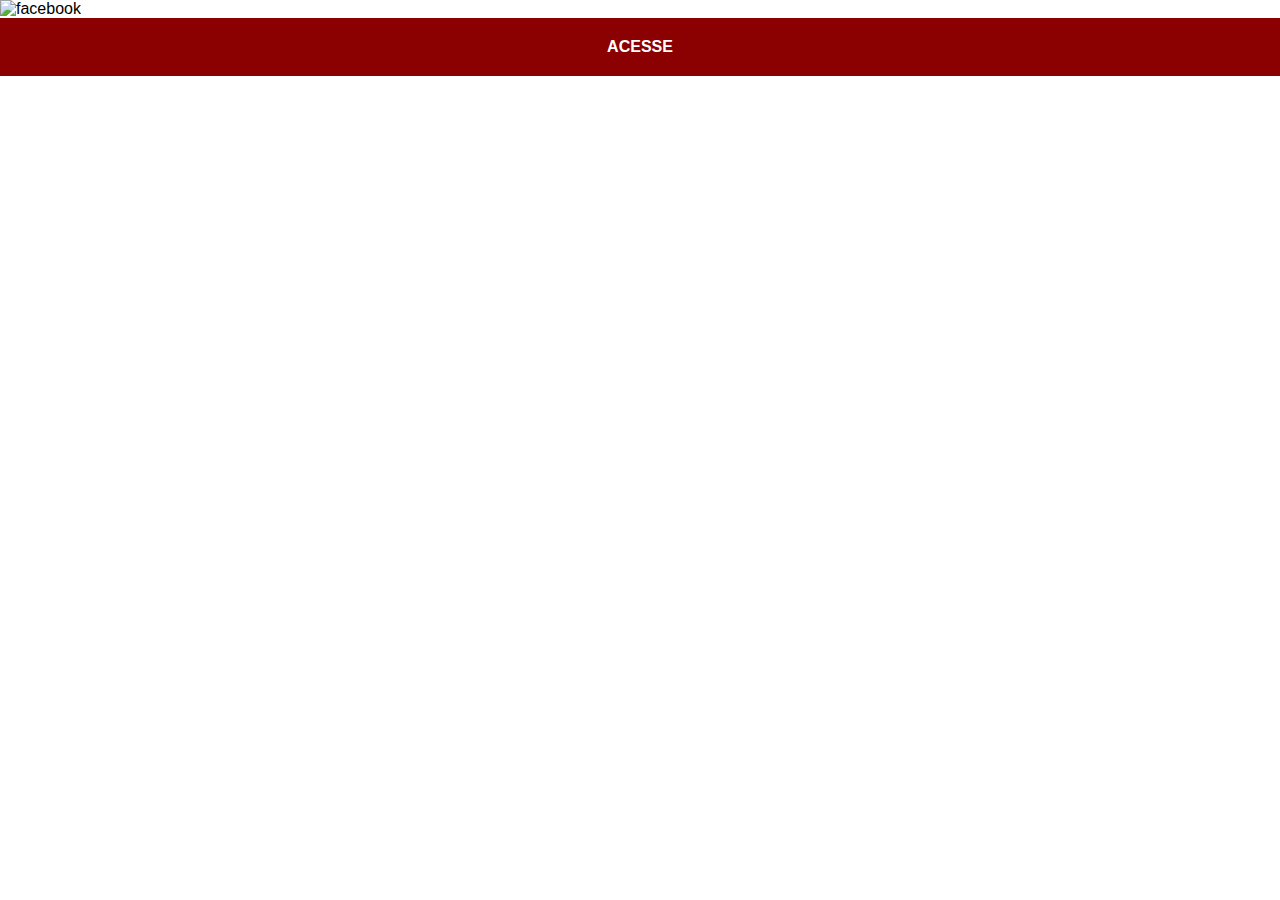
==== facebook.html @ 05b5e08b "Atualização" ====
<!DOCTYPE html>
<html lang="pt-br">
<head>
    <meta charset="UTF-8">
    <meta http-equiv="X-UA-Compatible" content="IE=edge">
    <meta name="viewport" content="width=device-width, initial-scale=1.0">
    <title>Facebook</title>
    <link rel="stylesheet" href="estilo/social.css">
</head>
<body>
    <img src="#" alt="facebook">
    <a href="https://www.facebook.com/marcelo.cabral.1884787/" target="blank">ACESSE</a>
</body>
</html>
---- estilo/social.css ----
@charset "UTF-8";

*{
    margin: 0px;
    padding: 0px;
    font-family: Arial, Helvetica, sans-serif;
}
/*AQUI NO ::-WEBKIT-SCROLLBAR ESTAMOS TIRANDO A BARRA DE ROLAGEM
*/
::-webkit-scrollbar{
    width: 0px;
    height: 0px;
}

img{
    width: 100vw;
}

a{
    display: block;
    background-color: darkred ;
    padding: 20px;
    text-align: center;
    font-weight: bolder;
    text-decoration: none;
    color: white;
}

a:hover{
    background-color: red;
}
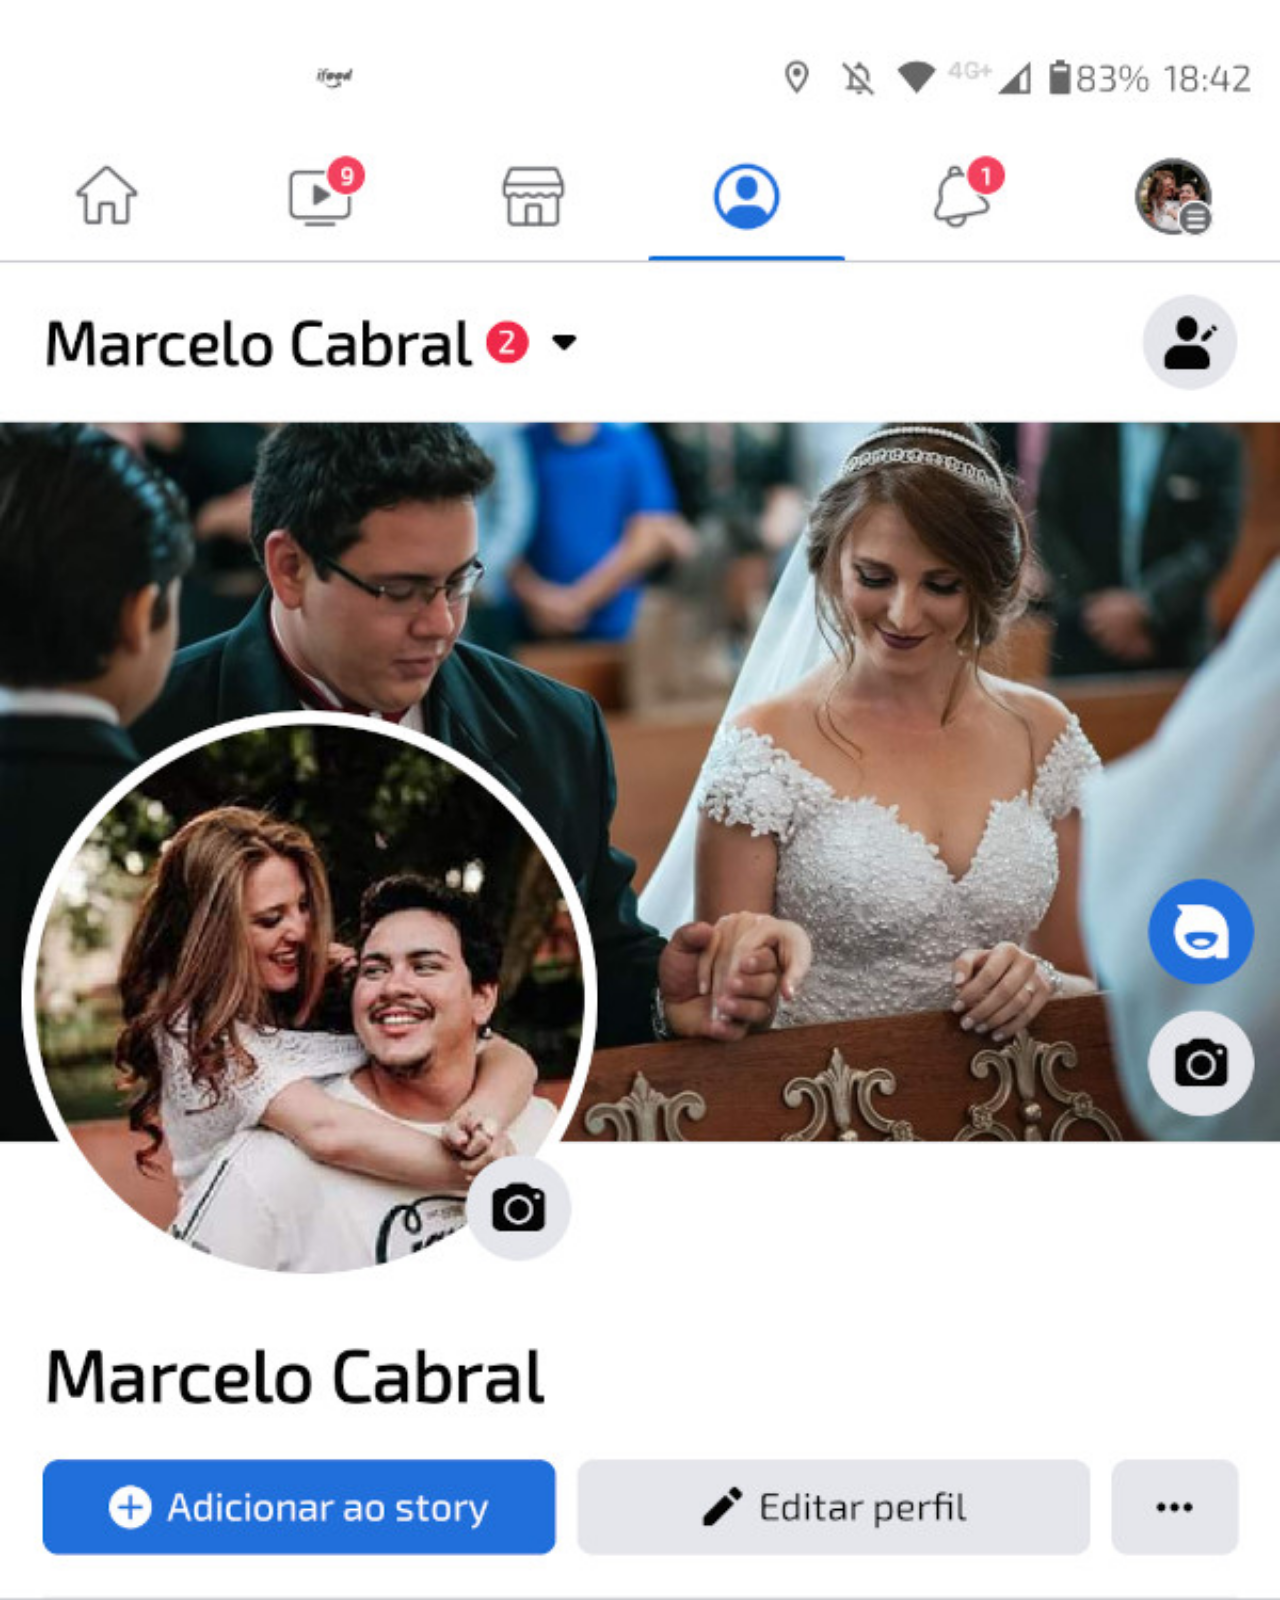
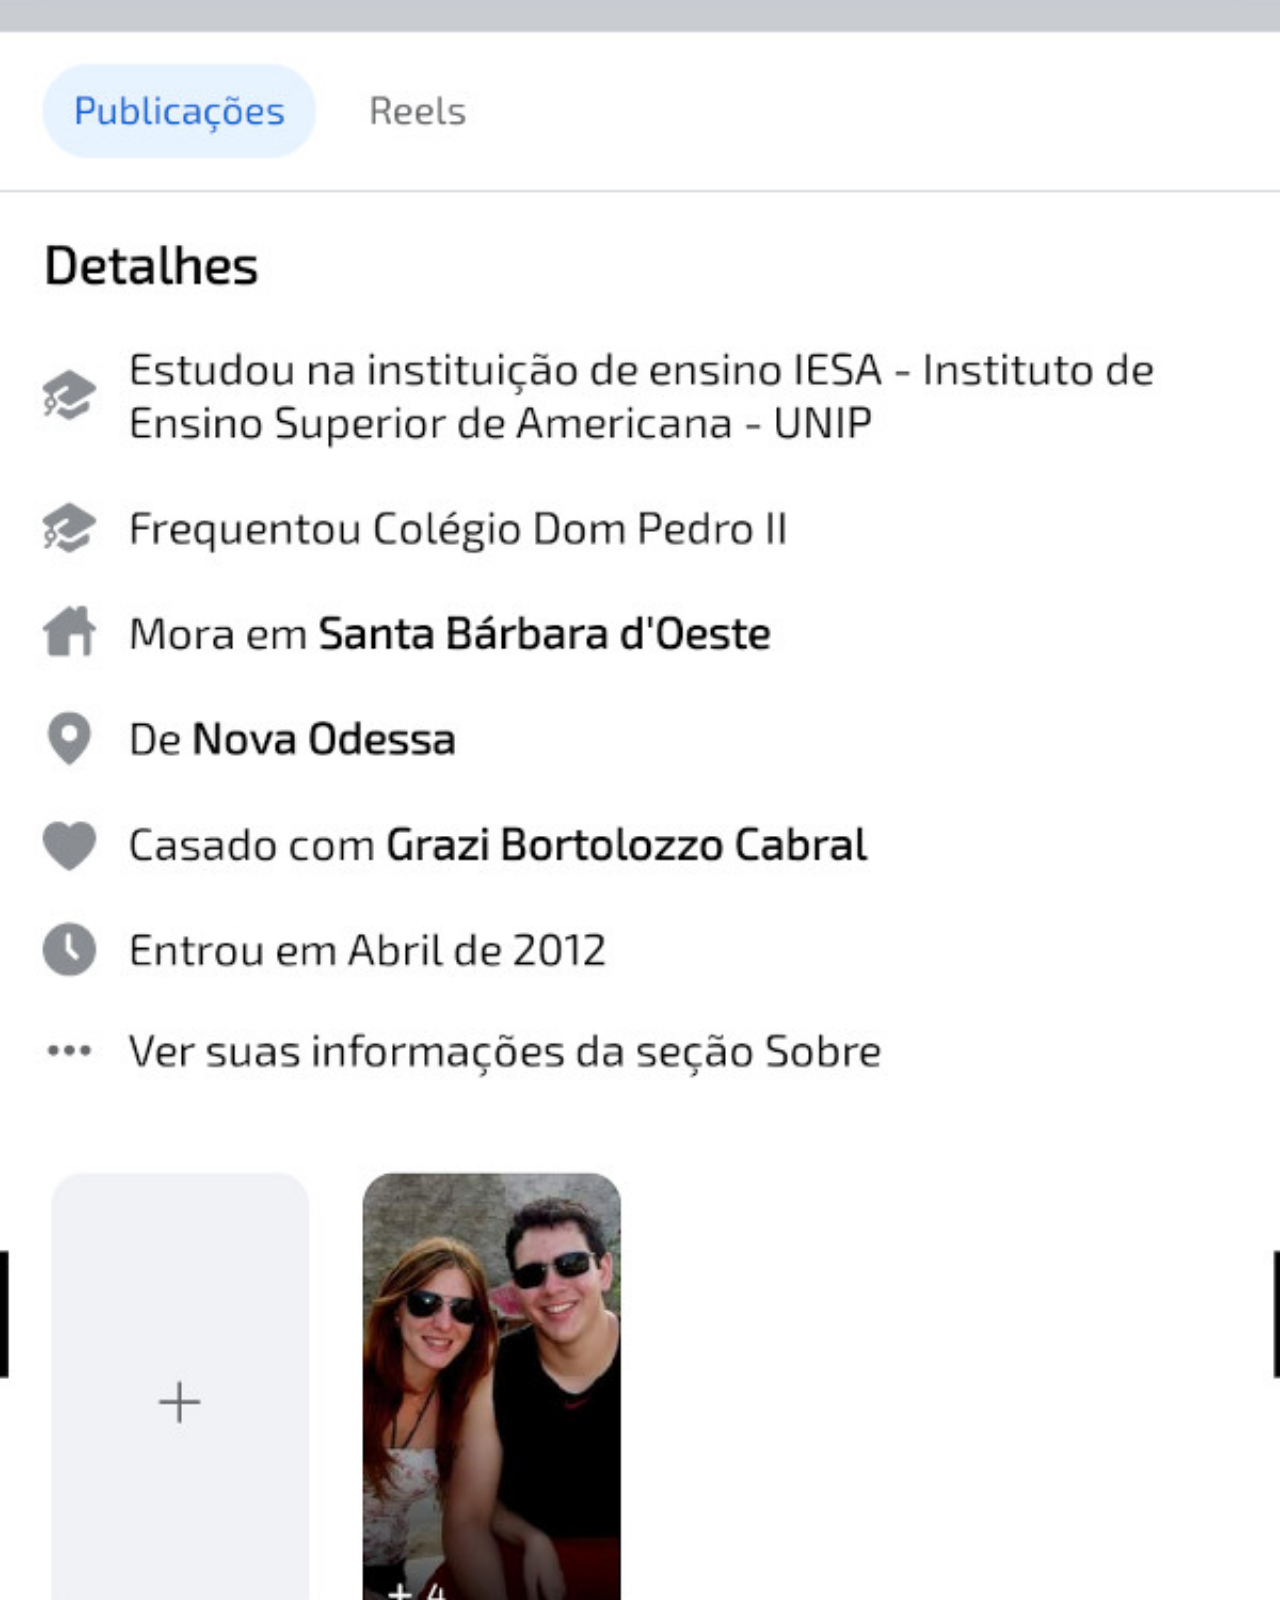
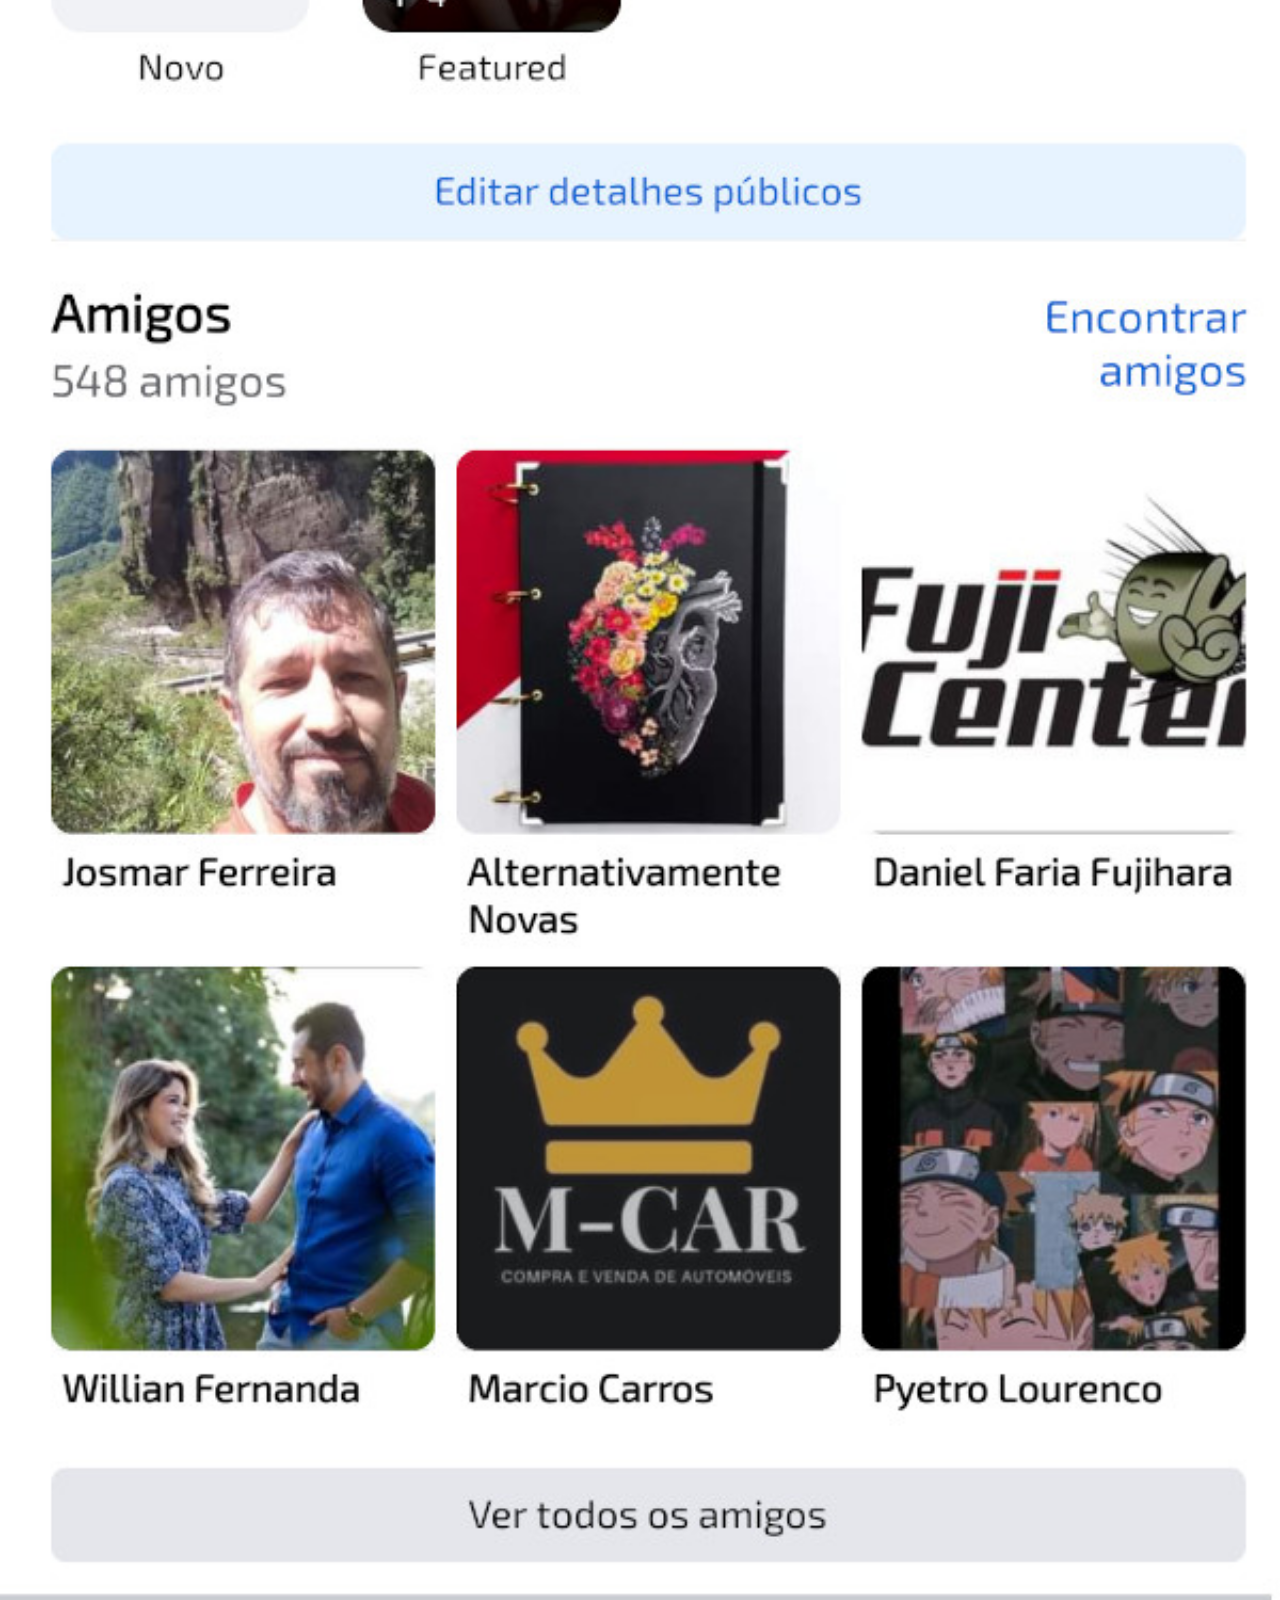
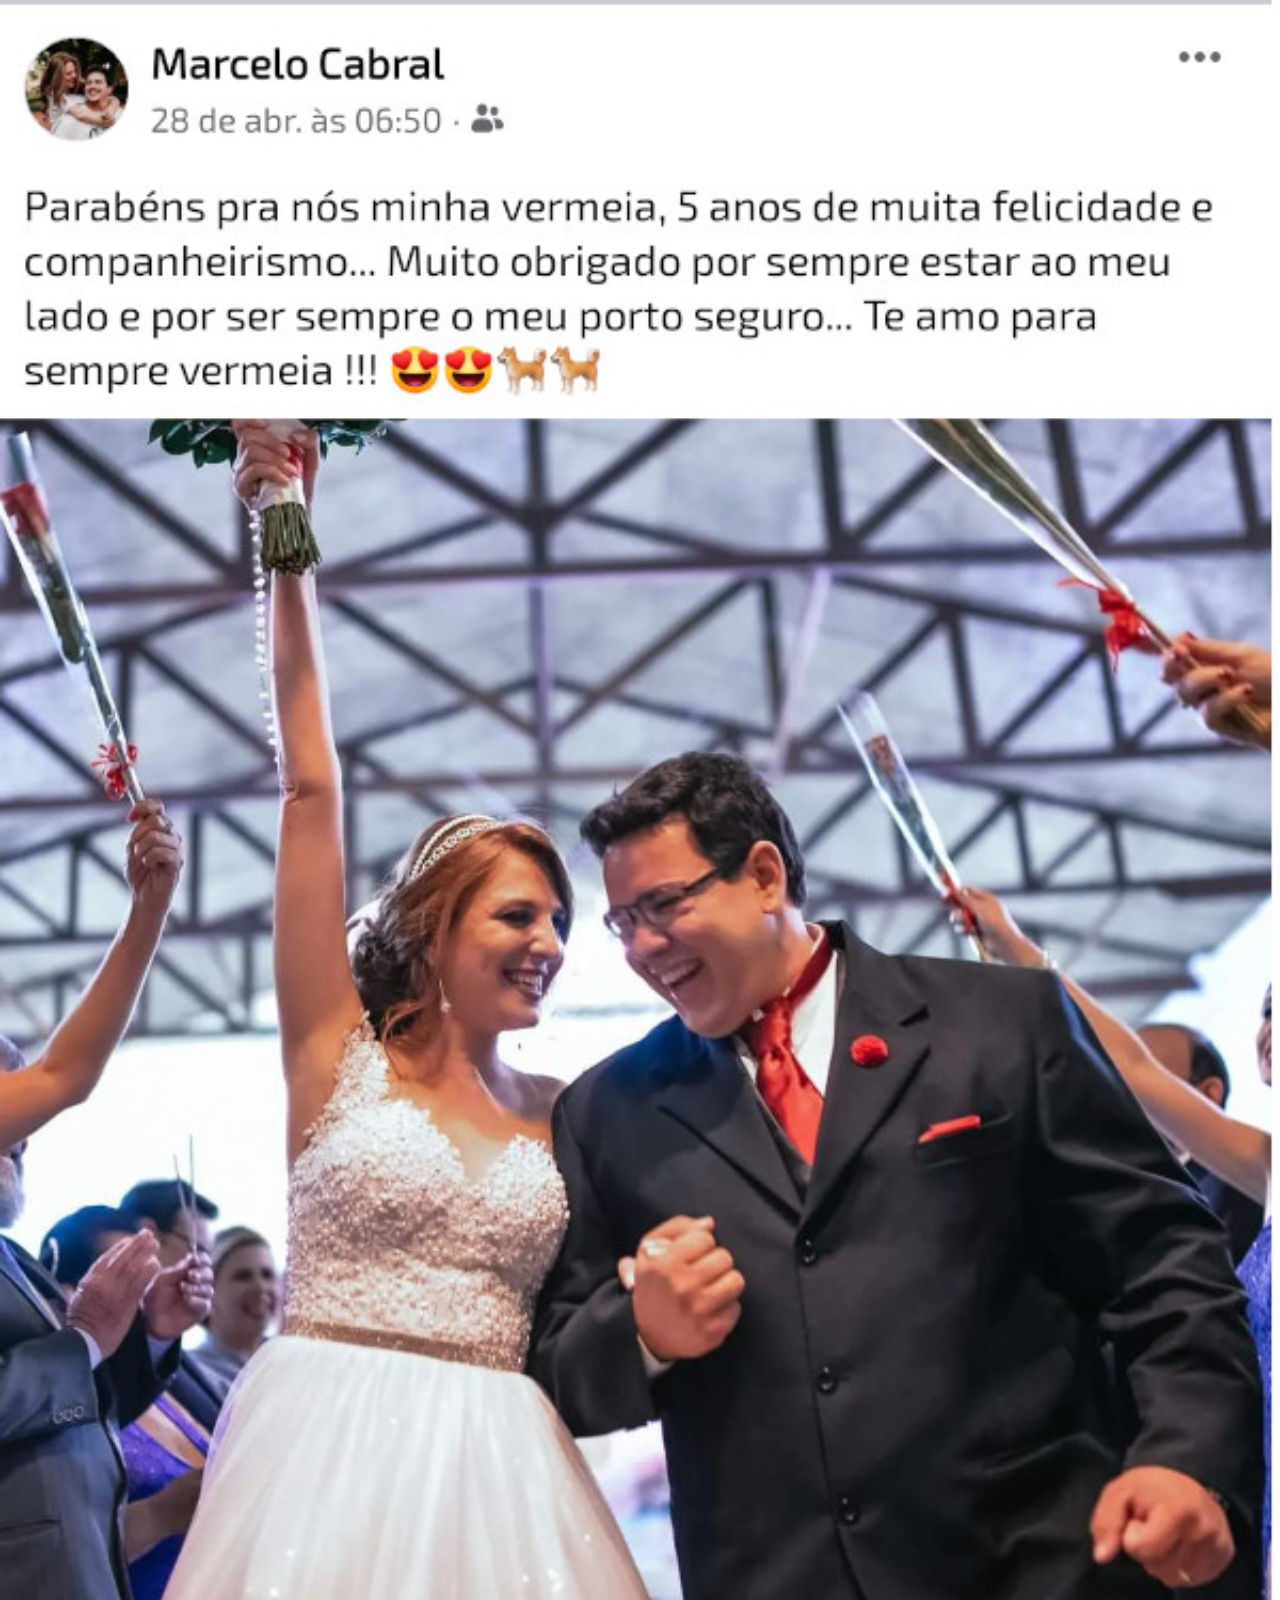
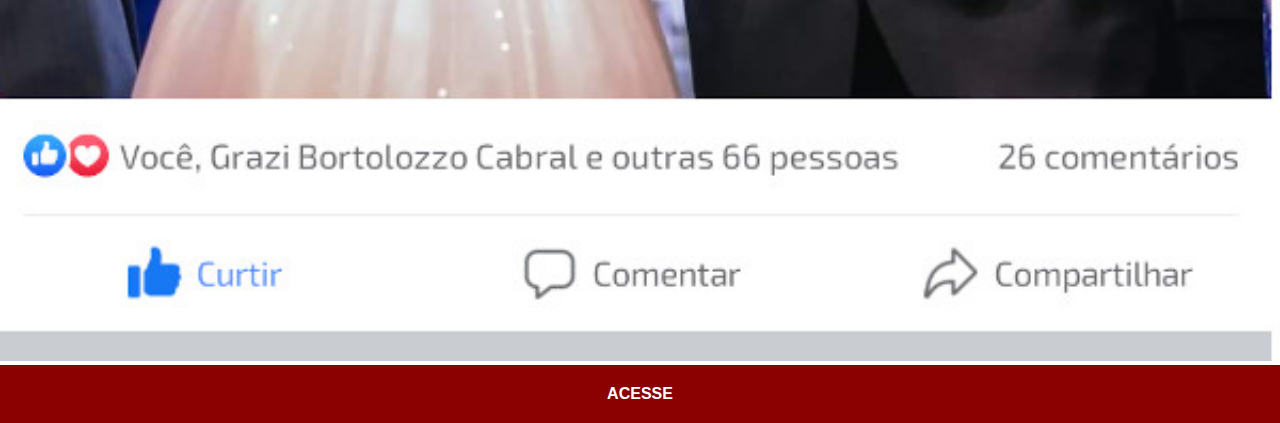
==== commit f3fb2d97: "Atualização do Projeto" ====
--- a/facebook.html
+++ b/facebook.html
@@ -8,7 +8,7 @@
     <link rel="stylesheet" href="estilo/social.css">
 </head>
 <body>
-    <img src="#" alt="facebook">
+    <img src="imagens/tela-cabral-facebook.jpg" alt="facebook">
     <a href="https://www.facebook.com/marcelo.cabral.1884787/" target="blank">ACESSE</a>
 </body>
 </html>--- a/estilo/social.css
+++ b/estilo/social.css
@@ -19,11 +19,11 @@
 a{
     display: block;
     background-color: darkred ;
+    color: white;
     padding: 20px;
     text-align: center;
     font-weight: bolder;
     text-decoration: none;
-    color: white;
 }
 
 a:hover{
